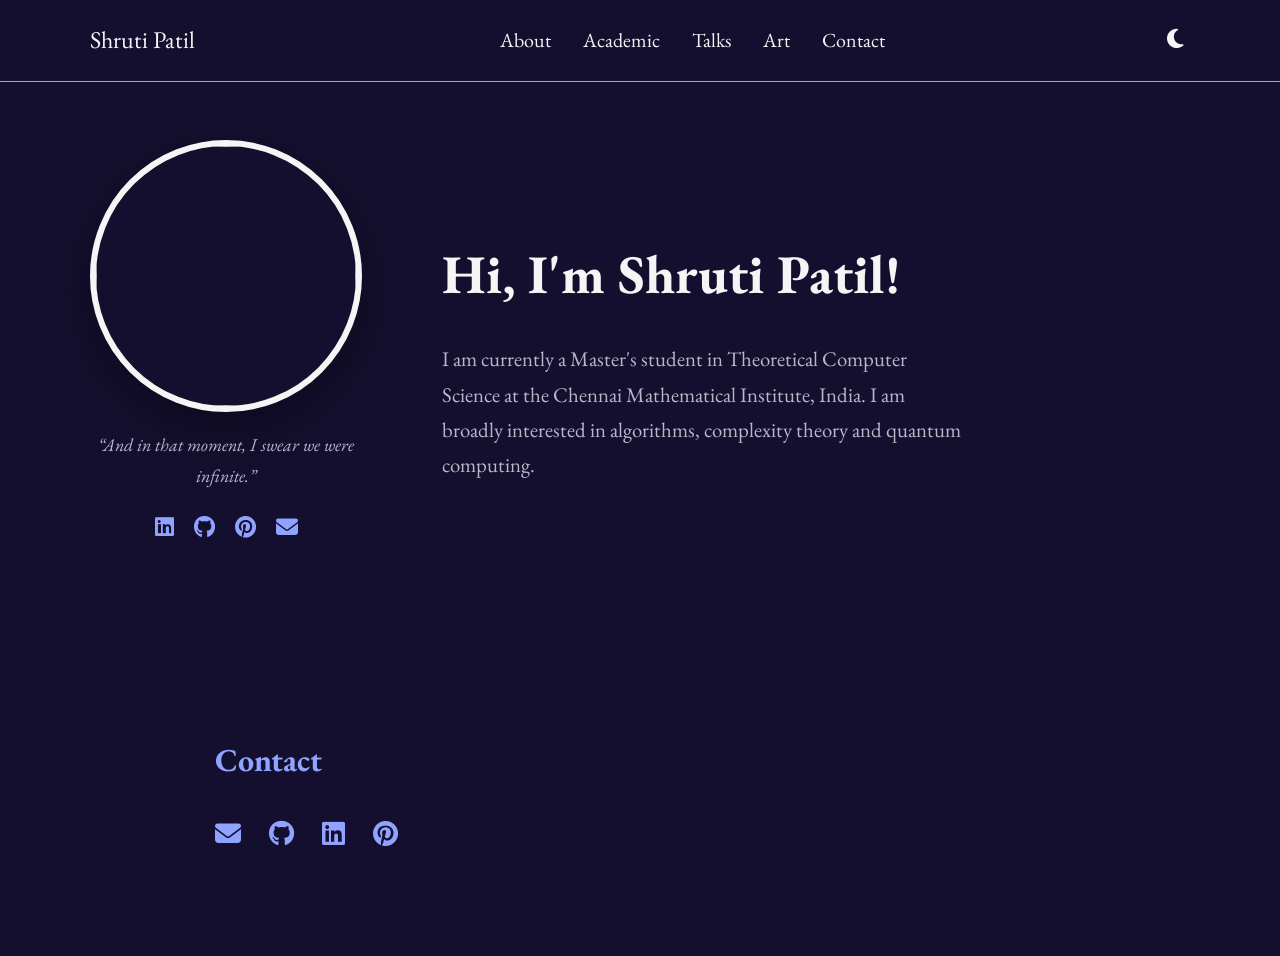
==== index.html @ c8abf78e "Add files via upload" ====
<!DOCTYPE html>
<html lang="en">

<head>
<meta charset="UTF-8">
<meta name="viewport" content="width=device-width, initial-scale=1.0">

<title>Shruti Patil</title>

<link rel="stylesheet" href="style.css">

<link href="https://fonts.googleapis.com/css2?family=EB+Garamond:wght@400;500;600&display=swap" rel="stylesheet">

<link rel="stylesheet"
href="https://cdnjs.cloudflare.com/ajax/libs/font-awesome/6.5.0/css/all.min.css">

</head>

<body>

<header>
<nav class="navbar">

<div class="nav-left">Shruti Patil</div>

<div class="nav-right">
<a href="#about">About</a>
<a href="academic.html">Academic</a>
<a href="talks.html">Talks</a>
<a href="art.html">Art</a>
<a href="#contact">Contact</a>
</div>

<button id="themeToggle">
<i class="fa-solid fa-moon"></i>
</button>

</nav>
</header>


<section class="hero">

<div class="hero-left">

<img src="images/shruti.jpg">

<p class="quote">
“And in that moment, I swear we were infinite.”
</p>

<div class="social-icons">

<a href="https://www.linkedin.com/in/shruti-patil-40081a174/">
<i class="fa-brands fa-linkedin"></i>
</a>

<a href="https://github.com/shrutisharadpatil">
<i class="fa-brands fa-github"></i>
</a>

<a href="https://in.pinterest.com/shrutaaa/">
<i class="fa-brands fa-pinterest"></i>
</a>

<a href="mailto:sharutipatil.acad@gmail.com">
<i class="fa-solid fa-envelope"></i>
</a>

</div>

</div>


<div class="hero-right">

<h1>Hi, I'm Shruti Patil!</h1>

<p class="subtitle">
I am currently a Master's student in Theoretical Computer Science at the Chennai Mathematical Institute, India.
I am broadly interested in algorithms, complexity theory and quantum computing.
</p>

</div>

</section>


<section id="contact" class="section">

<h2>Contact</h2>

<div class="contact-icons">

<a href="mailto:shrutipatil.acad@gmail.com">
<i class="fa-solid fa-envelope"></i>
</a>

<a href="https://github.com/shrutisharadpatil">
<i class="fa-brands fa-github"></i>
</a>

<a href="https://www.linkedin.com/in/shruti-patil-40081a174/">
<i class="fa-brands fa-linkedin"></i>
</a>

<a href="https://in.pinterest.com/shrutaaa/">
<i class="fa-brands fa-pinterest"></i>
</a>

</div>

</section>

<script src="script.js"></script>

</body>
</html>
---- style.css ----
:root{
--bg:#140F2E;
--text:#F5F5F5;
--accent:#8FA3FF;
--muted:#B8B8C9;
--photo-border:#F5F5F5;
}

[data-theme="light"]{
--bg:#F5F5F5;
--text:#140F2E;
--accent:#5B6CFF;
--muted:#66668a;
--photo-border:#140F2E;
}



body{
margin:0;
padding-top:80px;
font-family:'EB Garamond',serif;
background:var(--bg);
color:var(--text);
line-height:1.7;
font-size:20px;
}



/* NAVBAR */

header{
position:fixed;
top:0;
width:100%;
background:var(--bg);
border-bottom:1px solid var(--accent);
z-index:1000;
}

.navbar{
max-width:1100px;
margin:auto;
display:flex;
justify-content:space-between;
align-items:center;
padding:20px;
}

.nav-left{
font-size:24px;
}

.nav-right a{
margin-left:28px;
text-decoration:none;
color:var(--text);
position:relative;
font-size:20px;
}

.nav-right a::after{
content:"";
position:absolute;
bottom:-4px;
left:0;
width:0%;
height:2px;
background:var(--accent);
transition:.3s;
}

.nav-right a:hover::after{
width:100%;
}

#themeToggle{
background:none;
border:none;
font-size:22px;
cursor:pointer;
color:var(--text);
}



/* HERO */

.hero{
max-width:1100px;
margin:auto;
display:flex;
gap:80px;
align-items:center;
padding:60px 20px;
}

.hero-left{
text-align:center;
}

.hero-left img{
width:260px;
height:260px;
border-radius:50%;
object-fit:cover;

border:6px solid var(--photo-border);

box-shadow:0 15px 50px rgba(0,0,0,.35);

transition:transform .25s ease;
}

.hero-left img:hover{
transform:scale(1.02);
}

.name{
margin-top:16px;
font-size:26px;
}

.quote{
margin-top:14px;
font-style:italic;
color:var(--muted);
font-size:18px;
max-width:260px;
margin-left:auto;
margin-right:auto;
text-align:center;
}

.social-icons{
display:flex;
justify-content:center;
gap:20px;
margin-top:10px;
font-size:22px;
}

.social-icons a{
color:var(--accent);
}

.hero-right h1{
font-size:3.4rem;
margin-bottom:12px;
}

.subtitle{
color:var(--muted);
font-size:1.3rem;
max-width:520px;
}



/* SECTIONS */

.section{
max-width:850px;
margin:auto;
padding:100px 20px;
}

.section h2{
color:var(--accent);
font-size:32px;
margin-bottom:24px;
}

.section li{
margin-bottom:14px;
}



/* CONTACT */

.contact-icons{
display:flex;
gap:28px;
font-size:26px;
}

.contact-icons a{
color:var(--accent);
}



/* MOBILE */

@media(max-width:900px){

.hero{
flex-direction:column;
text-align:center;
}

.hero-left img{
width:200px;
height:200px;
}

.nav-right{
display:none;
}

}

/* ========================= */
/* ART PAGE FINAL CLEAN */
/* ========================= */

.art-page img{
border:4px solid var(--photo-border);
border-radius:8px;
}


/* HERO IMAGE */

.art-hero img{
width:100%;
height:100vh;
object-fit:cover;
border:none;
}

[data-theme="light"] .story-card{
background:rgba(255,255,255,0.6);
border:1px solid rgba(0,0,0,0.1);
}

/* INTRO */

.art-intro{
max-width:700px;
margin:120px auto;
text-align:center;
}


/* STORY SECTION */

.art-story{
display:flex;
align-items:center;
justify-content:center;
gap:100px;   /* 🔥 THIS controls spacing */
margin:140px auto;
max-width:1000px;
}

/* left = image left, text right */
.art-story.left{
flex-direction:row;
}

/* right = image right, text left */
.art-story.right{
flex-direction:row-reverse;
}

/* image */

.art-story img{
width:420px;
}

/* story card */

.story-card{
background:rgba(255,255,255,0.08);

backdrop-filter:blur(10px);
-webkit-backdrop-filter:blur(10px);

padding:30px 35px;
max-width:360px;

border:1px solid rgba(255,255,255,0.15);
border-radius:0;

box-shadow:0 10px 30px rgba(0,0,0,0.25);
}

[data-theme="light"] .story-card{
background:rgba(255,255,255,0.6);
border:1px solid rgba(0,0,0,0.1);
}
/* subtle “behind” effect */

.art-story.left .story-card{
margin-left:-60px;   /* overlaps INTO image slightly */
}

.art-story.right .story-card{
margin-right:-60px;
}



/* FREE IMAGES */

.art-free{
display:flex;
justify-content:center;
gap:100px;
margin:100px auto;
max-width:900px;
}

.art-free img{
width:320px;
transform:rotate(-2deg);
}

.art-free img:nth-child(2){
transform:rotate(2deg);
}


/* MOBILE */

@media(max-width:900px){

.art-story{
flex-direction:column;
}


.art-free{
flex-direction:column;
align-items:center;
gap:40px;
}

.art-free img{
width:80%;
transform:none;
}

}
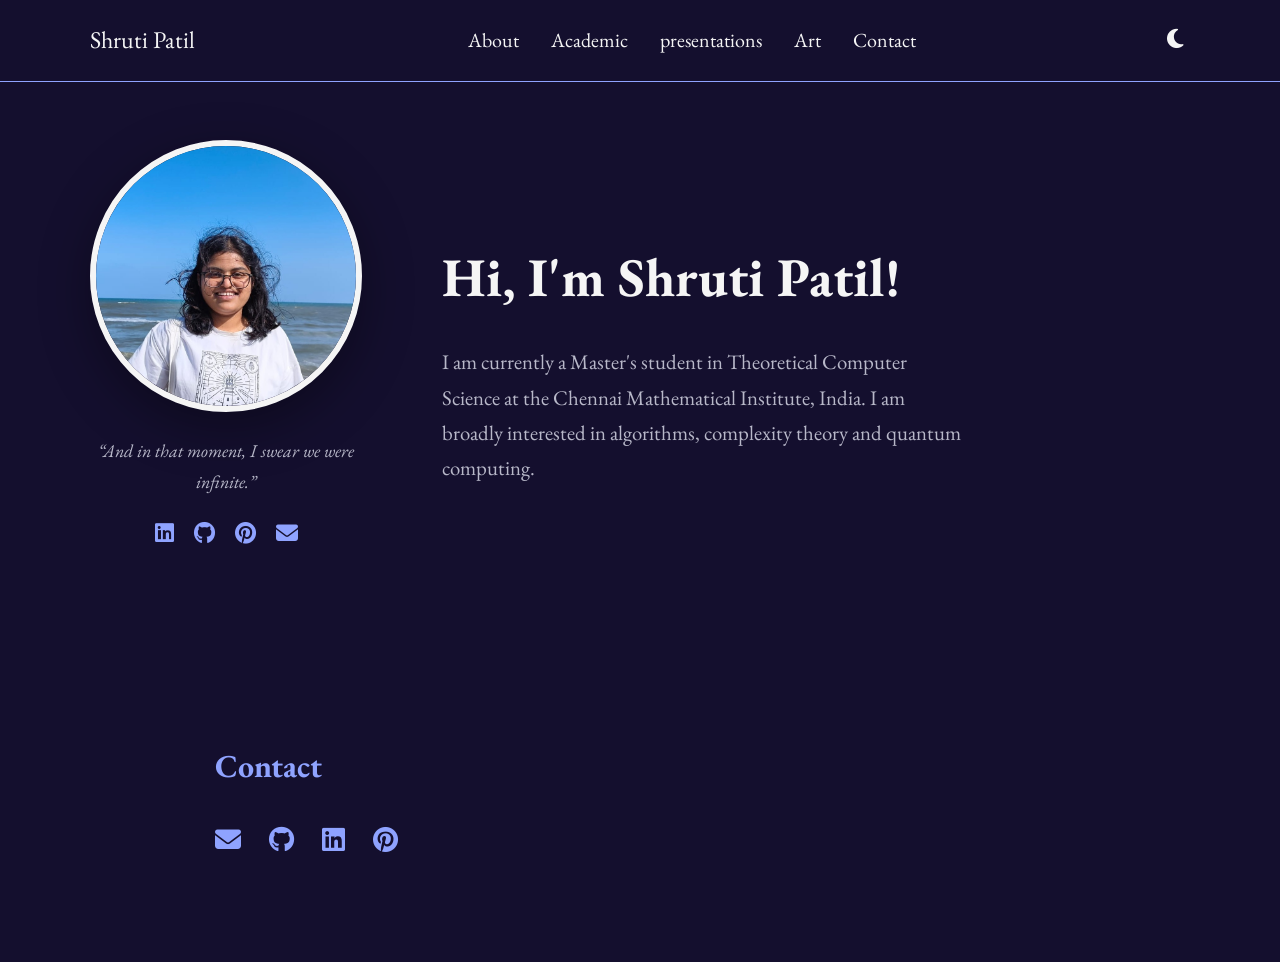
==== commit 1afe78e5: "Update index.html" ====
--- a/index.html
+++ b/index.html
@@ -26,7 +26,7 @@
 <div class="nav-right">
 <a href="#about">About</a>
 <a href="academic.html">Academic</a>
-<a href="talks.html">Talks</a>
+<a href="presentations.html">presentations</a>
 <a href="art.html">Art</a>
 <a href="#contact">Contact</a>
 </div>
@@ -115,4 +115,4 @@
 <script src="script.js"></script>
 
 </body>
-</html>+</html>
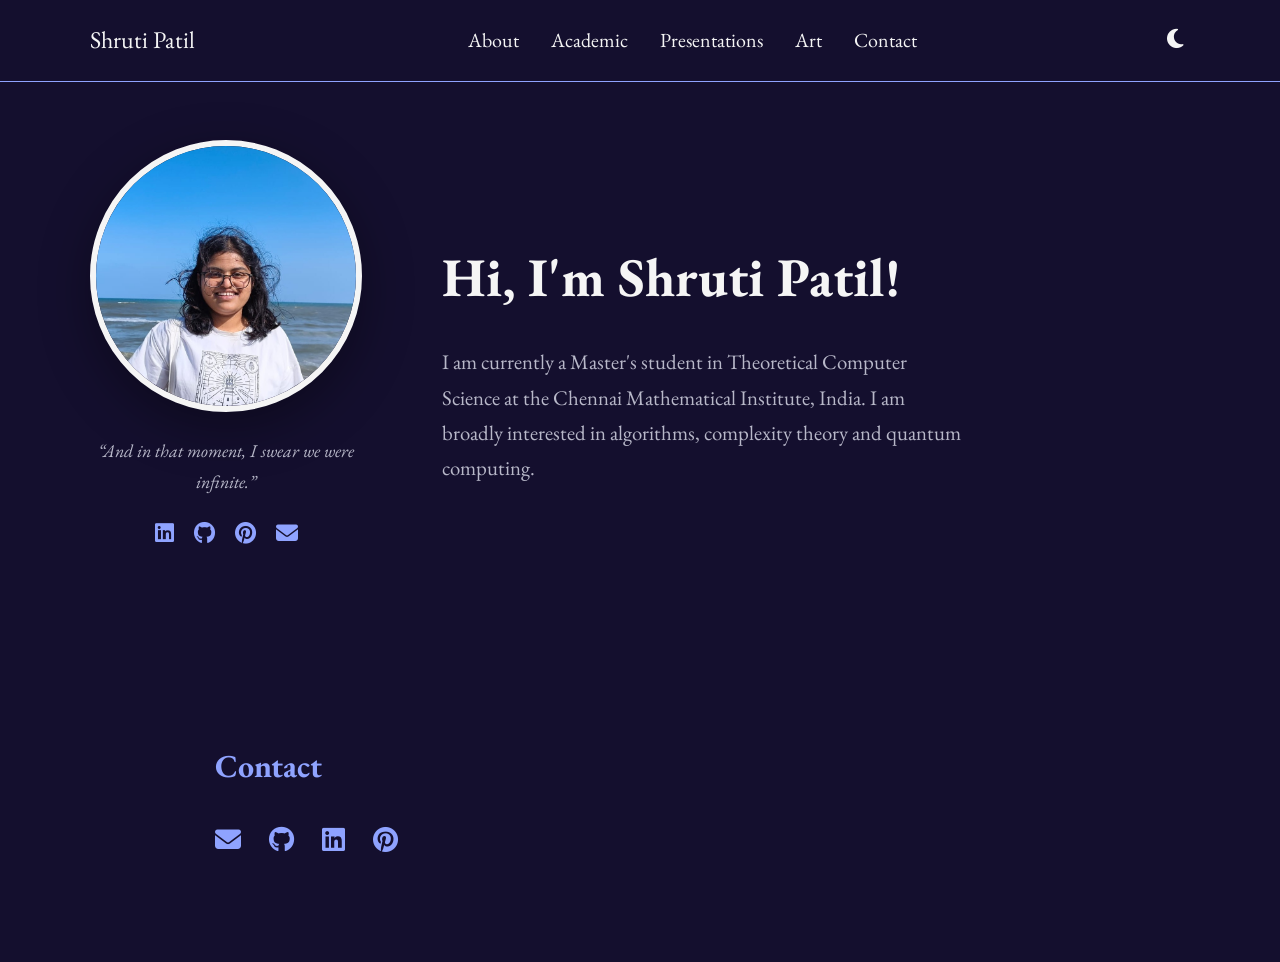
==== commit f9b3c4f6: "Update index.html" ====
--- a/index.html
+++ b/index.html
@@ -26,7 +26,7 @@
 <div class="nav-right">
 <a href="#about">About</a>
 <a href="academic.html">Academic</a>
-<a href="presentations.html">presentations</a>
+<a href="presentations.html">Presentations</a>
 <a href="art.html">Art</a>
 <a href="#contact">Contact</a>
 </div>
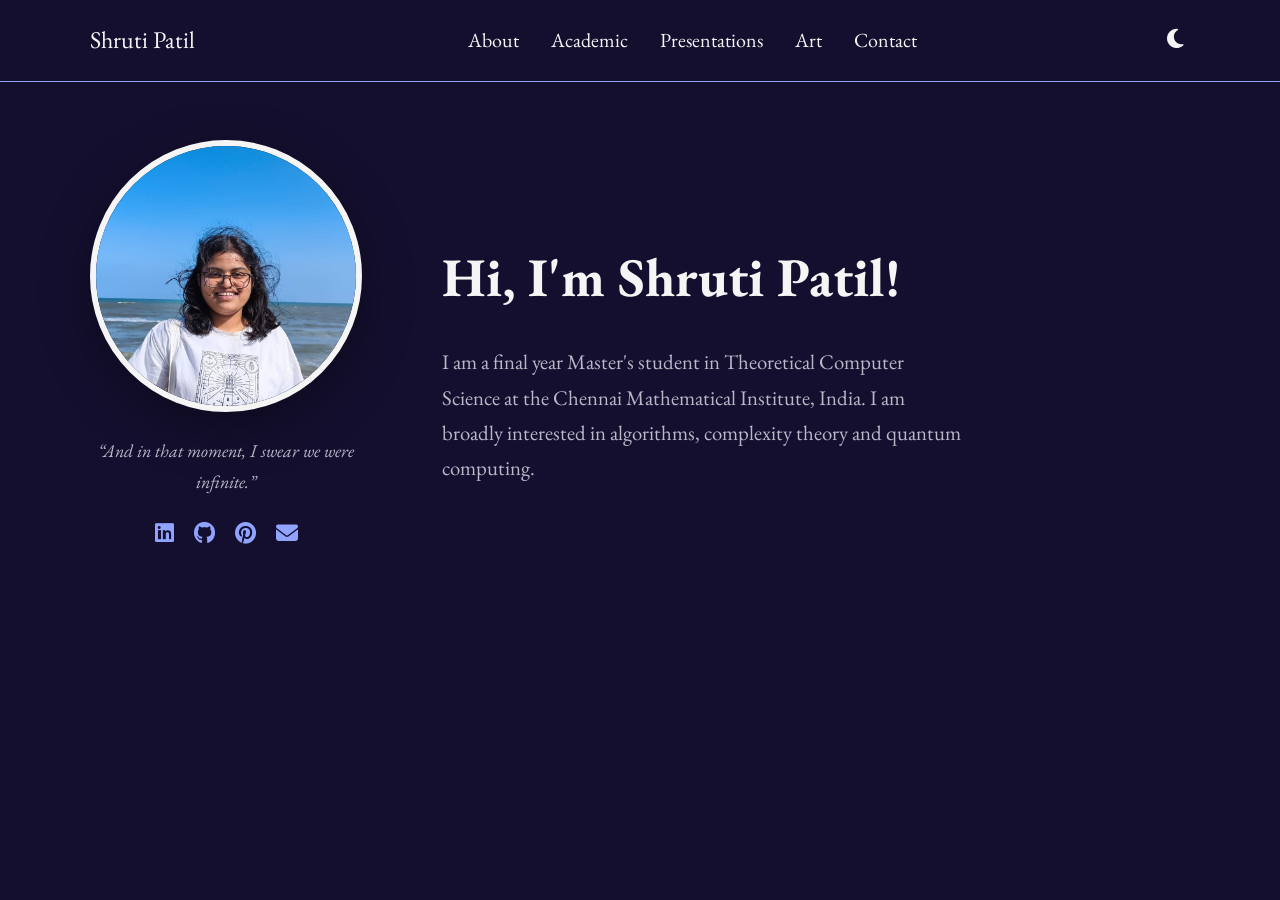
==== commit 7b72bb19: "Update index.html" ====
--- a/index.html
+++ b/index.html
@@ -77,40 +77,10 @@
 <h1>Hi, I'm Shruti Patil!</h1>
 
 <p class="subtitle">
-I am currently a Master's student in Theoretical Computer Science at the Chennai Mathematical Institute, India.
-I am broadly interested in algorithms, complexity theory and quantum computing.
+I am a final year Master's student in Theoretical Computer Science at the Chennai Mathematical Institute, India.
+I am broadly interested in algorithms, complexity theory and quantum computing. 
 </p>
 
-</div>
-
-</section>
-
-
-<section id="contact" class="section">
-
-<h2>Contact</h2>
-
-<div class="contact-icons">
-
-<a href="mailto:shrutipatil.acad@gmail.com">
-<i class="fa-solid fa-envelope"></i>
-</a>
-
-<a href="https://github.com/shrutisharadpatil">
-<i class="fa-brands fa-github"></i>
-</a>
-
-<a href="https://www.linkedin.com/in/shruti-patil-40081a174/">
-<i class="fa-brands fa-linkedin"></i>
-</a>
-
-<a href="https://in.pinterest.com/shrutaaa/">
-<i class="fa-brands fa-pinterest"></i>
-</a>
-
-</div>
-
-</section>
 
 <script src="script.js"></script>
 
--- a/style.css
+++ b/style.css
@@ -163,7 +163,8 @@
 .section{
 max-width:850px;
 margin:auto;
-padding:100px 20px;
+padding:80px 20px;
+scroll-margin-top:100px;
 }
 
 .section h2{
@@ -209,7 +210,10 @@
 .nav-right{
 display:none;
 }
-
+.section{
+padding:60px 20px;
+}
+  
 }
 
 /* ========================= */
@@ -345,4 +349,8 @@
 transform:none;
 }
 
-}+}
+
+html, body{
+overflow-x:hidden;
+}
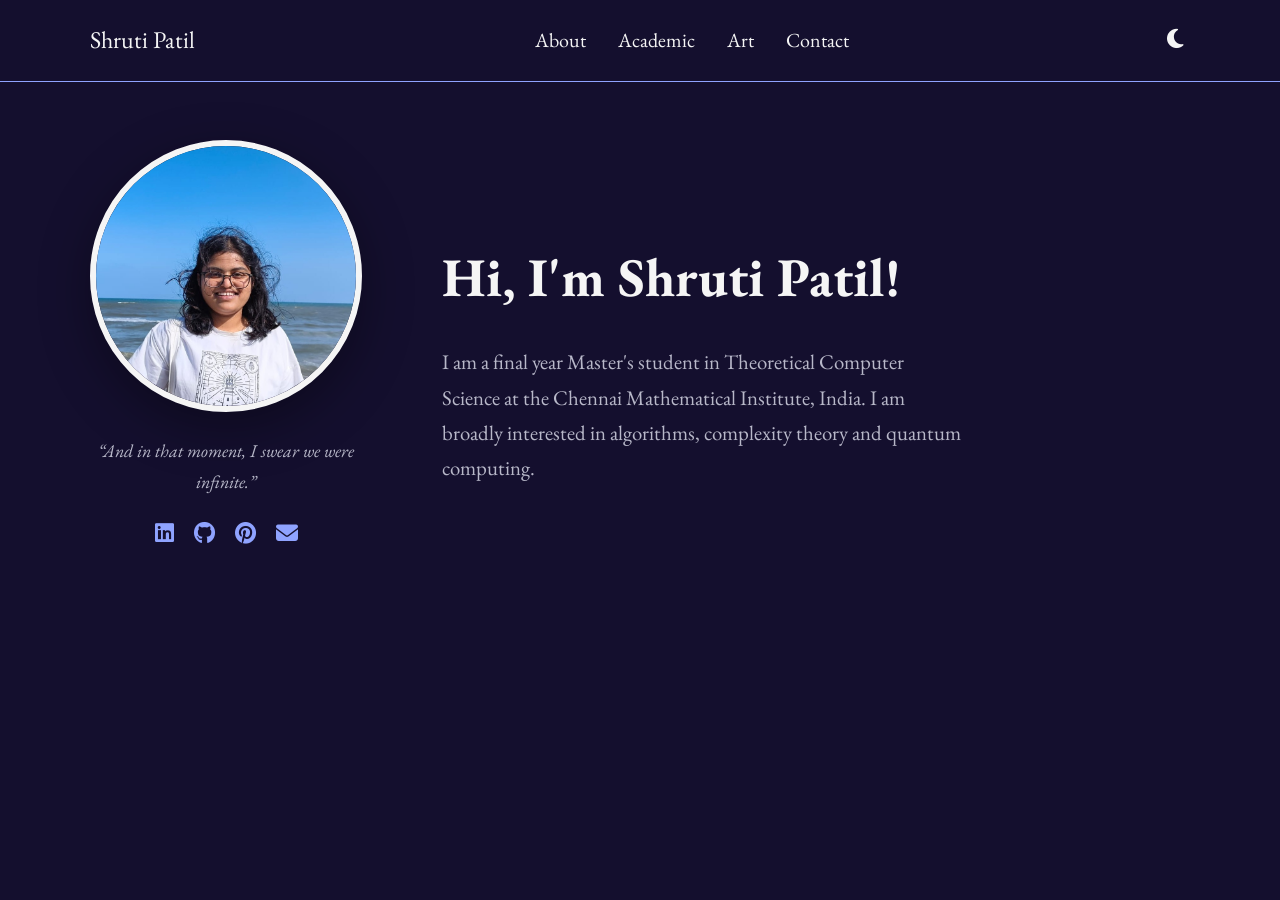
==== commit 9d338653: "Update index.html" ====
--- a/index.html
+++ b/index.html
@@ -26,7 +26,6 @@
 <div class="nav-right">
 <a href="#about">About</a>
 <a href="academic.html">Academic</a>
-<a href="presentations.html">Presentations</a>
 <a href="art.html">Art</a>
 <a href="#contact">Contact</a>
 </div>
@@ -63,7 +62,7 @@
 <i class="fa-brands fa-pinterest"></i>
 </a>
 
-<a href="mailto:sharutipatil.acad@gmail.com">
+<a href="mailto:shrutipatil.acad@gmail.com">
 <i class="fa-solid fa-envelope"></i>
 </a>
 
